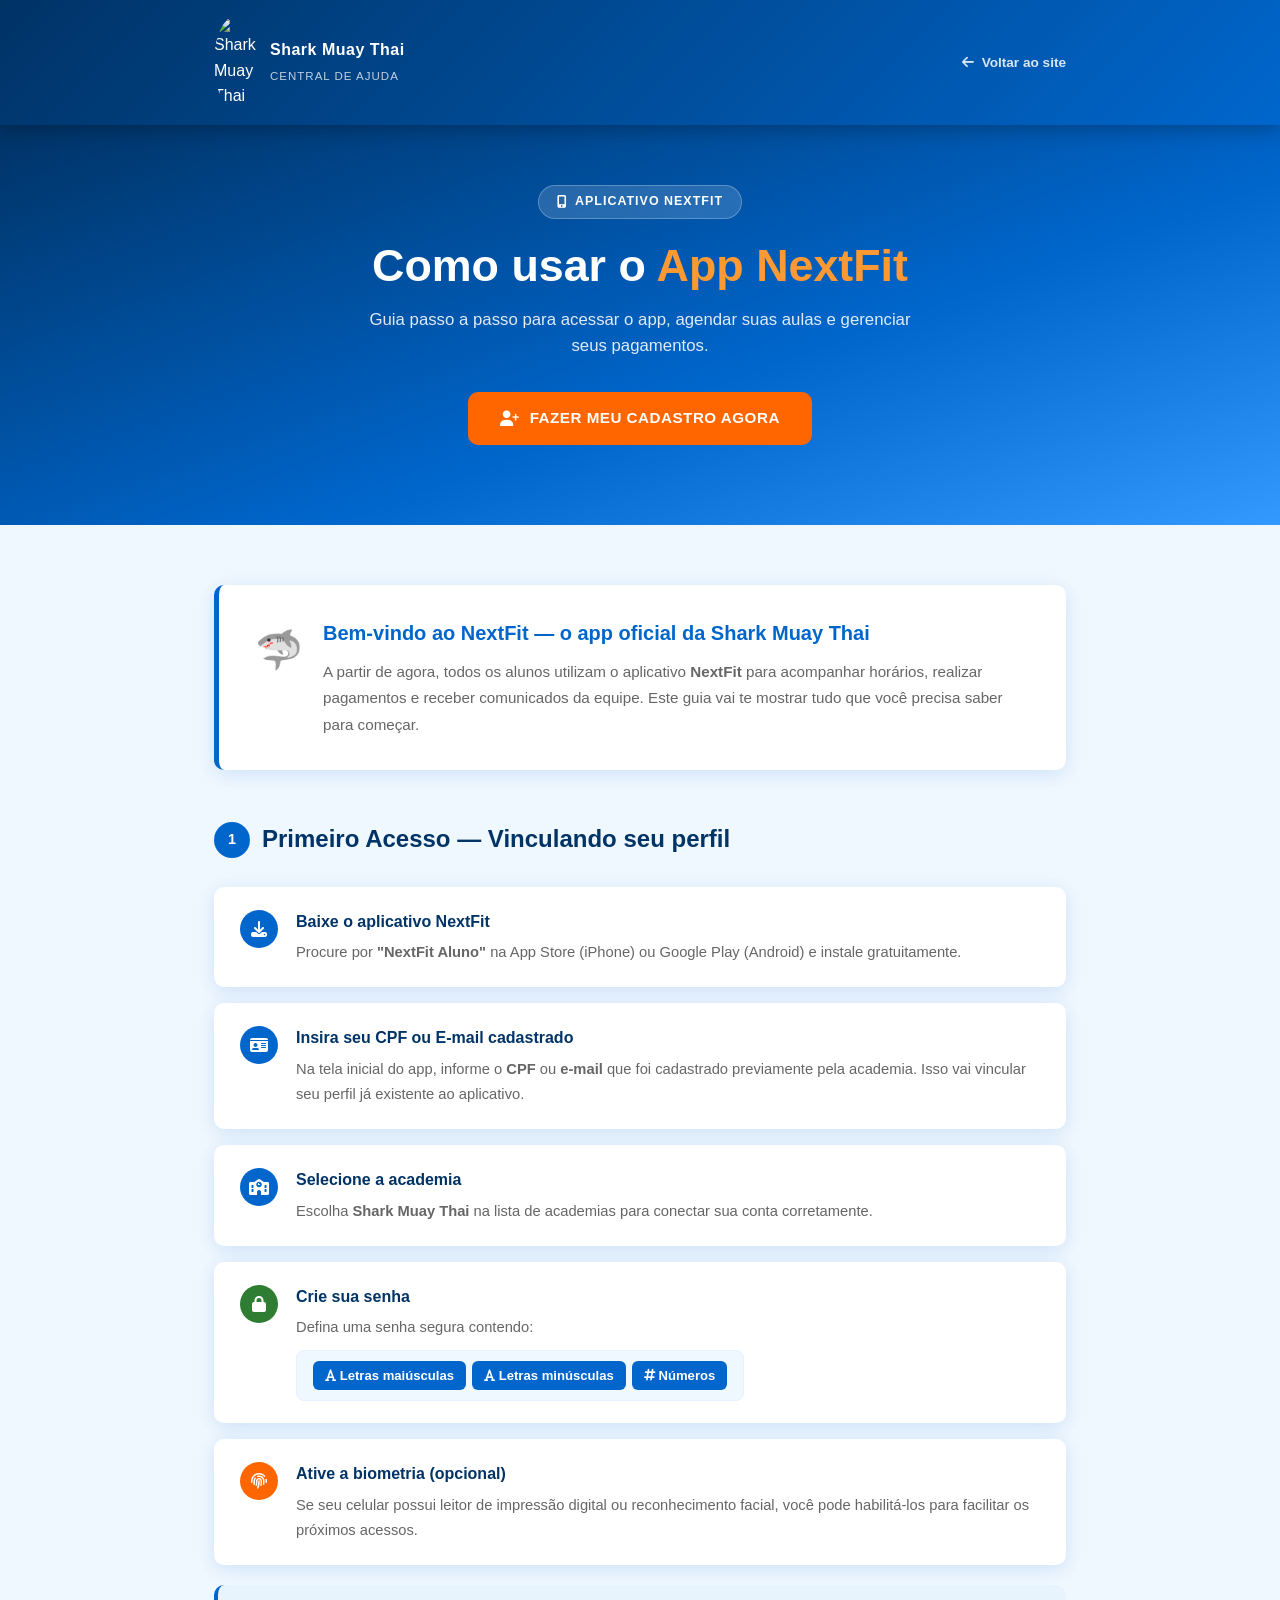
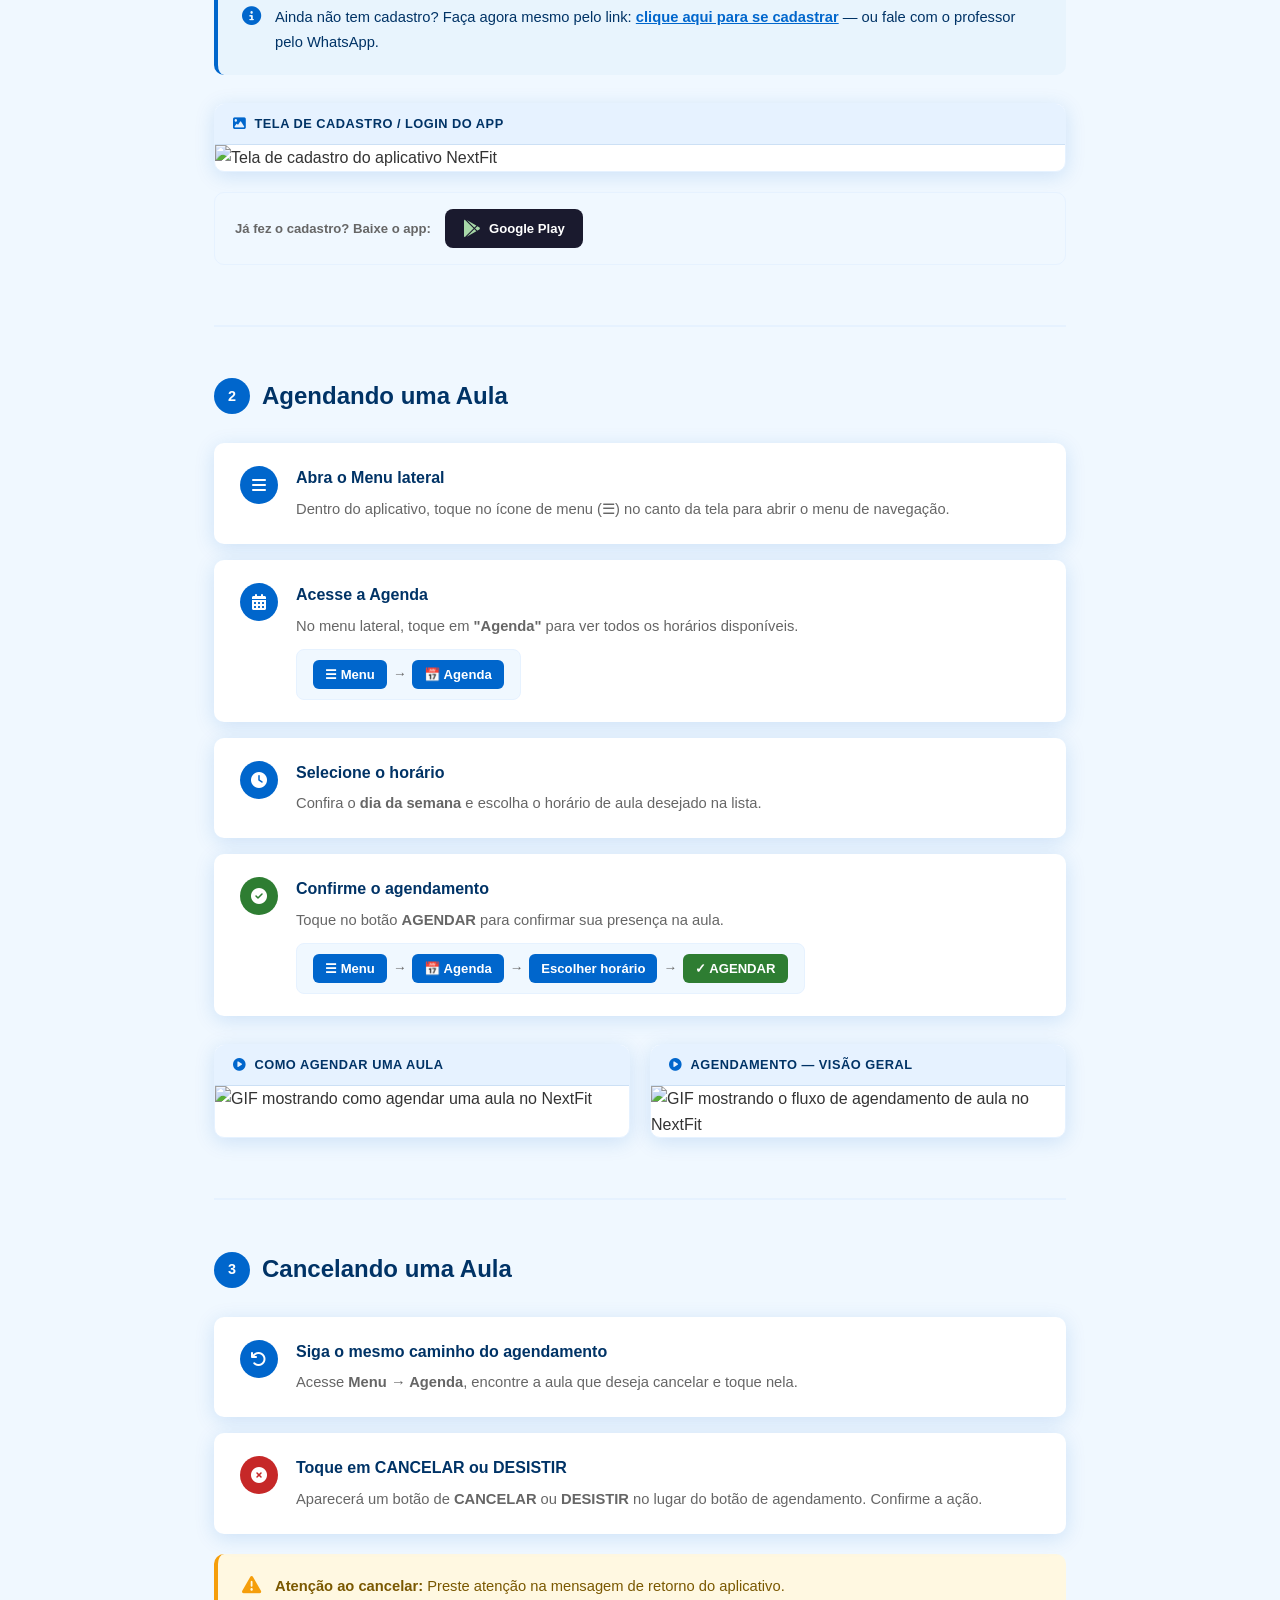
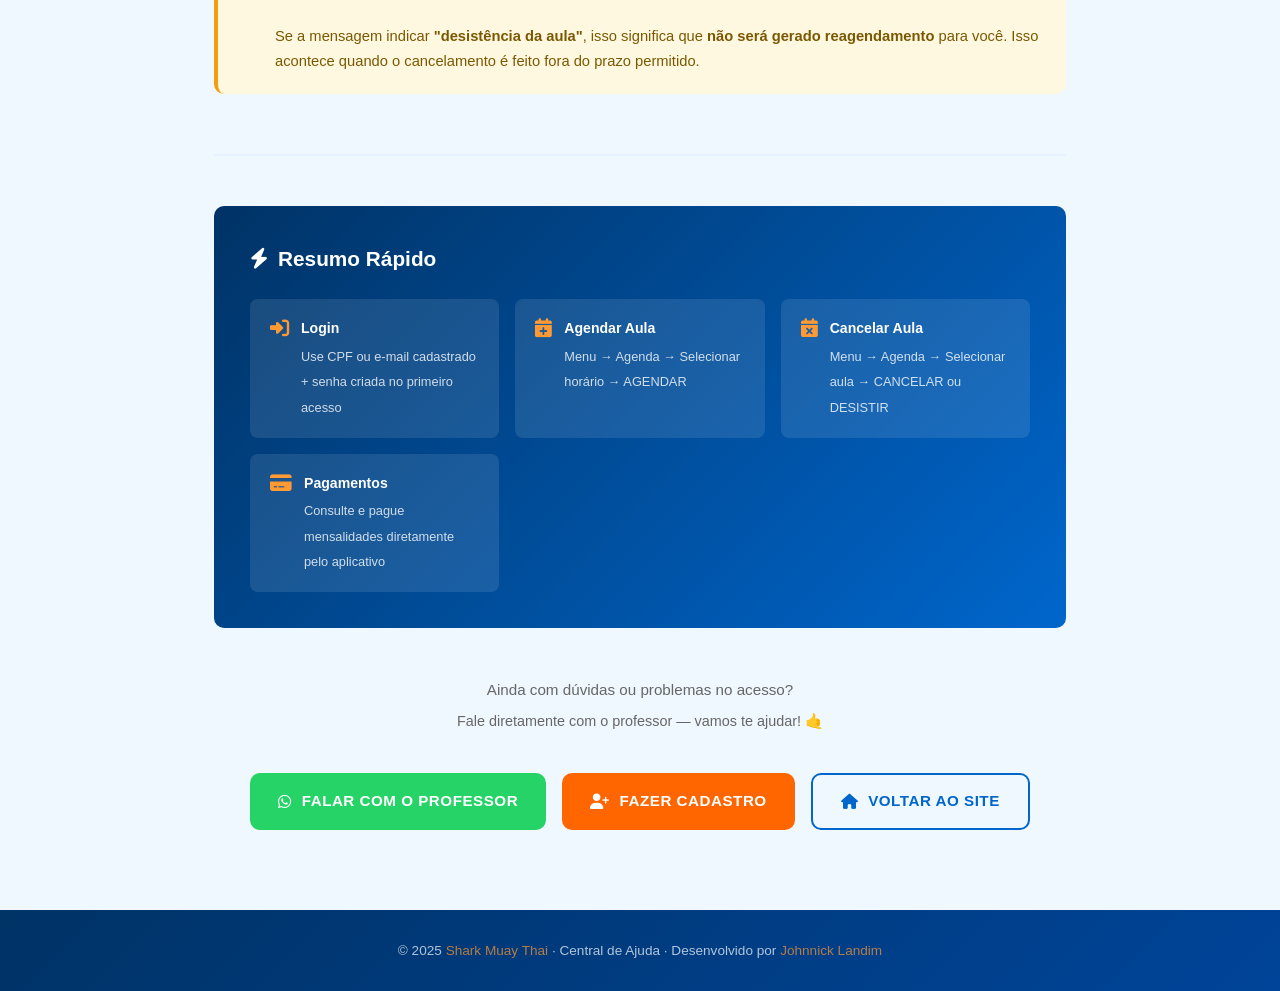
==== help.html @ 8b97b434 "update: Shark" ====
<!DOCTYPE html>
<html lang="pt-BR">
<head>
    <meta charset="UTF-8">
    <meta name="viewport" content="width=device-width, initial-scale=1.0">
    <title>Como Usar o App NextFit | Shark Muay Thai</title>
    <meta name="description" content="Tutorial completo para usar o aplicativo NextFit da Shark Muay Thai. Aprenda a fazer login, agendar aulas e realizar pagamentos.">
    <link rel="stylesheet" href="https://cdnjs.cloudflare.com/ajax/libs/font-awesome/6.4.0/css/all.min.css">
    <link rel="shortcut icon" href="images/Logo.png" type="image/x-icon">
    <style>
        :root {
            --primary: #0066cc;
            --primary-dark: #004499;
            --primary-light: #3399ff;
            --secondary: #003366;
            --accent: #ff6600;
            --accent-light: #ff9933;
            --text: #333333;
            --text-light: #666666;
            --light: #f0f8ff;
            --white: #ffffff;
            --gray: #e6f2ff;
            --green: #2e7d32;
            --yellow: #f59e0b;
            --red: #c62828;
            --shadow: 0 4px 20px rgba(0, 102, 204, 0.15);
            --radius: 10px;
            --transition: all 0.3s ease;
        }

        * { margin: 0; padding: 0; box-sizing: border-box; }

        body {
            font-family: 'Montserrat', 'Segoe UI', Tahoma, Geneva, Verdana, sans-serif;
            color: var(--text);
            background-color: var(--light);
            line-height: 1.6;
        }

        /* ===== HEADER ===== */
        header {
            background: linear-gradient(135deg, var(--secondary) 0%, var(--primary) 100%);
            padding: 0;
            position: sticky;
            top: 0;
            z-index: 100;
            box-shadow: 0 2px 20px rgba(0,0,0,0.3);
        }

        .header-inner {
            max-width: 900px;
            margin: 0 auto;
            padding: 16px 24px;
            display: flex;
            align-items: center;
            justify-content: space-between;
            gap: 16px;
        }

        .header-logo {
            display: flex;
            align-items: center;
            gap: 12px;
            text-decoration: none;
            color: var(--white);
        }

        .header-logo img {
            width: 44px;
            border-radius: 50%;
        }

        .header-logo-text strong {
            display: block;
            font-size: 1rem;
            font-weight: 800;
            letter-spacing: 0.5px;
        }

        .header-logo-text span {
            font-size: 0.72rem;
            opacity: 0.75;
            text-transform: uppercase;
            letter-spacing: 1px;
        }

        .header-back {
            display: inline-flex;
            align-items: center;
            gap: 8px;
            color: rgba(255,255,255,0.85);
            text-decoration: none;
            font-size: 0.85rem;
            font-weight: 600;
            transition: var(--transition);
            white-space: nowrap;
        }

        .header-back:hover { color: var(--white); }

        /* ===== HERO ===== */
        .help-hero {
            background: linear-gradient(160deg, var(--secondary) 0%, var(--primary) 60%, var(--primary-light) 100%);
            color: var(--white);
            padding: 60px 24px 80px;
            text-align: center;
        }

        .help-hero-badge {
            display: inline-flex;
            align-items: center;
            gap: 8px;
            background: rgba(255,255,255,0.15);
            border: 1px solid rgba(255,255,255,0.25);
            border-radius: 30px;
            padding: 6px 18px;
            font-size: 0.78rem;
            font-weight: 600;
            letter-spacing: 1px;
            text-transform: uppercase;
            margin-bottom: 20px;
        }

        .help-hero h1 {
            font-size: clamp(1.8rem, 4vw, 2.8rem);
            font-weight: 800;
            margin-bottom: 14px;
            line-height: 1.2;
        }

        .help-hero h1 span { color: var(--accent-light); }

        .help-hero p {
            font-size: 1.05rem;
            opacity: 0.88;
            max-width: 560px;
            margin: 0 auto 32px;
        }

        .hero-cta {
            display: inline-flex;
            align-items: center;
            gap: 10px;
            background: var(--accent);
            color: var(--white);
            padding: 14px 32px;
            border-radius: var(--radius);
            text-decoration: none;
            font-weight: 700;
            font-size: 0.95rem;
            text-transform: uppercase;
            letter-spacing: 0.5px;
            transition: var(--transition);
        }

        .hero-cta:hover {
            background: var(--accent-light);
            transform: translateY(-2px);
            box-shadow: 0 8px 20px rgba(255,102,0,0.4);
        }

        /* ===== MAIN CONTENT ===== */
        .help-content {
            max-width: 900px;
            margin: 0 auto;
            padding: 60px 24px 80px;
        }

        /* Intro card */
        .intro-card {
            background: var(--white);
            border-radius: var(--radius);
            padding: 32px 36px;
            box-shadow: var(--shadow);
            border-left: 5px solid var(--primary);
            margin-bottom: 50px;
            display: flex;
            align-items: flex-start;
            gap: 20px;
        }

        .intro-card-icon {
            font-size: 2.4rem;
            flex-shrink: 0;
            margin-top: 2px;
        }

        .intro-card h2 {
            font-size: 1.25rem;
            color: var(--primary);
            margin-bottom: 10px;
            font-weight: 700;
        }

        .intro-card p {
            color: var(--text-light);
            font-size: 0.95rem;
            line-height: 1.75;
        }

        /* Section label */
        .section-label {
            display: flex;
            align-items: center;
            gap: 12px;
            margin-bottom: 28px;
        }

        .section-label-num {
            width: 36px;
            height: 36px;
            background: var(--primary);
            color: var(--white);
            border-radius: 50%;
            display: flex;
            align-items: center;
            justify-content: center;
            font-weight: 800;
            font-size: 0.9rem;
            flex-shrink: 0;
        }

        .section-label h2 {
            font-size: 1.5rem;
            font-weight: 800;
            color: var(--secondary);
        }

        /* Tutorial block */
        .tutorial-block {
            margin-bottom: 60px;
        }

        /* Steps list */
        .steps-list {
            display: flex;
            flex-direction: column;
            gap: 16px;
        }

        .step-item {
            background: var(--white);
            border-radius: var(--radius);
            padding: 22px 26px;
            box-shadow: var(--shadow);
            display: flex;
            align-items: flex-start;
            gap: 18px;
            transition: var(--transition);
        }

        .step-item:hover {
            transform: translateX(4px);
            box-shadow: 0 6px 24px rgba(0,102,204,0.18);
        }

        .step-dot {
            width: 38px;
            height: 38px;
            border-radius: 50%;
            background: var(--primary);
            color: var(--white);
            display: flex;
            align-items: center;
            justify-content: center;
            font-size: 1rem;
            flex-shrink: 0;
            margin-top: 1px;
        }

        .step-dot.green { background: var(--green); }
        .step-dot.orange { background: var(--accent); }

        .step-text h3 {
            font-size: 1rem;
            font-weight: 700;
            color: var(--secondary);
            margin-bottom: 6px;
        }

        .step-text p {
            color: var(--text-light);
            font-size: 0.92rem;
            line-height: 1.7;
        }

        /* Highlight path (menu navigation) */
        .nav-path {
            display: inline-flex;
            align-items: center;
            flex-wrap: wrap;
            gap: 6px;
            margin-top: 10px;
            background: var(--light);
            border: 1px solid var(--gray);
            border-radius: 8px;
            padding: 10px 16px;
        }

        .nav-path-item {
            background: var(--primary);
            color: var(--white);
            padding: 4px 12px;
            border-radius: 6px;
            font-size: 0.82rem;
            font-weight: 700;
            white-space: nowrap;
        }

        .nav-path-arrow {
            color: var(--text-light);
            font-size: 0.85rem;
        }

        /* Tip / warning boxes */
        .tip-box {
            border-radius: var(--radius);
            padding: 20px 24px;
            display: flex;
            align-items: flex-start;
            gap: 14px;
            margin-top: 16px;
            font-size: 0.92rem;
            line-height: 1.7;
        }

        .tip-box.info {
            background: #e8f4fd;
            border-left: 4px solid var(--primary);
            color: var(--secondary);
        }

        .tip-box.warning {
            background: #fff8e1;
            border-left: 4px solid var(--yellow);
            color: #7a5800;
        }

        .tip-box.danger {
            background: #fdecea;
            border-left: 4px solid var(--red);
            color: #7a1a1a;
        }

        .tip-box i {
            font-size: 1.2rem;
            flex-shrink: 0;
            margin-top: 2px;
        }

        .tip-box.info i { color: var(--primary); }
        .tip-box.warning i { color: var(--yellow); }
        .tip-box.danger i { color: var(--red); }

        /* Divider */
        .divider {
            border: none;
            border-top: 2px solid var(--gray);
            margin: 50px 0;
        }

        /* Quick reference card */
        .quick-ref {
            background: linear-gradient(135deg, var(--secondary) 0%, var(--primary) 100%);
            border-radius: var(--radius);
            padding: 36px;
            color: var(--white);
            margin-bottom: 50px;
        }

        .quick-ref h2 {
            font-size: 1.3rem;
            font-weight: 800;
            margin-bottom: 24px;
            display: flex;
            align-items: center;
            gap: 10px;
        }

        .quick-ref-grid {
            display: grid;
            grid-template-columns: repeat(auto-fit, minmax(200px, 1fr));
            gap: 16px;
        }

        .quick-ref-item {
            background: rgba(255,255,255,0.1);
            border-radius: 8px;
            padding: 18px 20px;
            display: flex;
            align-items: flex-start;
            gap: 12px;
        }

        .quick-ref-item i {
            color: var(--accent-light);
            font-size: 1.2rem;
            flex-shrink: 0;
            margin-top: 2px;
        }

        .quick-ref-item strong {
            display: block;
            font-size: 0.88rem;
            margin-bottom: 3px;
        }

        .quick-ref-item span {
            font-size: 0.8rem;
            opacity: 0.8;
        }

        /* CTA section */
        .help-cta-row {
            display: flex;
            gap: 16px;
            flex-wrap: wrap;
            justify-content: center;
            margin-top: 40px;
        }

        .help-btn {
            display: inline-flex;
            align-items: center;
            gap: 10px;
            padding: 14px 28px;
            border-radius: var(--radius);
            text-decoration: none;
            font-weight: 700;
            font-size: 0.95rem;
            text-transform: uppercase;
            letter-spacing: 0.5px;
            transition: var(--transition);
        }

        .help-btn.primary {
            background: var(--accent);
            color: var(--white);
        }
        .help-btn.primary:hover {
            background: var(--accent-light);
            transform: translateY(-2px);
            box-shadow: 0 6px 20px rgba(255,102,0,0.4);
        }

        .help-btn.wpp {
            background: #25D366;
            color: var(--white);
        }
        .help-btn.wpp:hover {
            background: #128C7E;
            transform: translateY(-2px);
            box-shadow: 0 6px 20px rgba(37,211,102,0.3);
        }

        .help-btn.outline {
            background: transparent;
            color: var(--primary);
            border: 2px solid var(--primary);
        }
        .help-btn.outline:hover {
            background: var(--primary);
            color: var(--white);
            transform: translateY(-2px);
        }

        /* Footer */
        footer {
            background: linear-gradient(135deg, var(--secondary) 0%, var(--primary-dark) 100%);
            color: var(--white);
            text-align: center;
            padding: 30px 24px;
        }

        footer p {
            font-size: 0.85rem;
            opacity: 0.7;
        }

        footer a {
            color: var(--accent-light);
            text-decoration: none;
        }

        /* ===== MEDIA SHOWCASE ===== */
        .media-showcase {
            margin-top: 28px;
            background: var(--white);
            border-radius: var(--radius);
            box-shadow: var(--shadow);
            overflow: hidden;
            border: 1px solid var(--gray);
        }

        .media-label {
            background: var(--gray);
            padding: 10px 18px;
            font-size: 0.8rem;
            font-weight: 700;
            color: var(--secondary);
            text-transform: uppercase;
            letter-spacing: 0.5px;
            display: flex;
            align-items: center;
            gap: 8px;
            border-bottom: 1px solid #cce0f5;
        }

        .media-label i { color: var(--primary); }

        .media-img {
            display: block;
            width: 100%;
        }

        /* Login screenshot — landscape, full width */
        .media-img-landscape {
            width: 100%;
            display: block;
        }

        /* Portrait GIFs — tall phone screenshots, constrain to reasonable height */
        .media-img-portrait {
            max-width: 380px;
            width: 100%;
            margin: 0 auto;
            display: block;
        }

        /* Side-by-side GIFs */
        .media-row {
            display: grid;
            grid-template-columns: 1fr 1fr;
            gap: 20px;
            margin-top: 28px;
        }

        .media-row .media-showcase {
            margin-top: 0;
        }

        /* Play Store badge row */
        .store-links {
            display: flex;
            align-items: center;
            gap: 14px;
            flex-wrap: wrap;
            margin-top: 20px;
            padding: 16px 20px;
            background: var(--light);
            border-radius: var(--radius);
            border: 1px solid var(--gray);
        }

        .store-links-label {
            font-size: 0.82rem;
            color: var(--text-light);
            font-weight: 600;
        }

        .store-badge {
            display: inline-flex;
            align-items: center;
            gap: 8px;
            background: #1a1a2e;
            color: #fff;
            padding: 9px 18px;
            border-radius: 8px;
            text-decoration: none;
            font-size: 0.82rem;
            font-weight: 700;
            transition: var(--transition);
            white-space: nowrap;
        }

        .store-badge i { font-size: 1.1rem; color: #a8d8a8; }

        .store-badge:hover {
            background: #2d2d5e;
            transform: translateY(-1px);
            box-shadow: 0 4px 14px rgba(0,0,0,0.25);
        }

        @media (max-width: 640px) {
            .media-row {
                grid-template-columns: 1fr;
            }
            .media-img-portrait {
                max-width: 100%;
            }
        }

        /* Responsive */
        @media (max-width: 600px) {
            .intro-card {
                flex-direction: column;
                padding: 24px 20px;
            }
            .step-item { padding: 18px 16px; }
            .quick-ref { padding: 24px 20px; }
            .help-cta-row { flex-direction: column; align-items: center; }
            .help-btn { width: 100%; justify-content: center; }
        }
    </style>
</head>
<body>

    <!-- Header -->
    <header>
        <div class="header-inner">
            <a href="index.html" class="header-logo">
                <img src="images/Logo.png" alt="Shark Muay Thai">
                <div class="header-logo-text">
                    <strong>Shark Muay Thai</strong>
                    <span>Central de Ajuda</span>
                </div>
            </a>
            <a href="index.html" class="header-back">
                <i class="fas fa-arrow-left"></i> Voltar ao site
            </a>
        </div>
    </header>

    <!-- Hero -->
    <div class="help-hero">
        <div class="help-hero-badge">
            <i class="fas fa-mobile-alt"></i> Aplicativo NextFit
        </div>
        <h1>Como usar o <span>App NextFit</span></h1>
        <p>Guia passo a passo para acessar o app, agendar suas aulas e gerenciar seus pagamentos.</p>
        <a href="https://publico.nextfit.com.br/externo/2df1eb1a-d4a5-4289-aeed-0f7fc9e8cca1"
            target="_blank" class="hero-cta">
            <i class="fas fa-user-plus"></i> Fazer meu cadastro agora
        </a>
    </div>

    <!-- Content -->
    <div class="help-content">

        <!-- Intro -->
        <div class="intro-card">
            <div class="intro-card-icon">🦈</div>
            <div>
                <h2>Bem-vindo ao NextFit — o app oficial da Shark Muay Thai</h2>
                <p>A partir de agora, todos os alunos utilizam o aplicativo <strong>NextFit</strong> para acompanhar horários, realizar pagamentos e receber comunicados da equipe. Este guia vai te mostrar tudo que você precisa saber para começar.</p>
            </div>
        </div>

        <!-- PART 1: First Login -->
        <div class="tutorial-block">
            <div class="section-label">
                <div class="section-label-num">1</div>
                <h2>Primeiro Acesso — Vinculando seu perfil</h2>
            </div>

            <div class="steps-list">
                <div class="step-item">
                    <div class="step-dot"><i class="fas fa-download"></i></div>
                    <div class="step-text">
                        <h3>Baixe o aplicativo NextFit</h3>
                        <p>Procure por <strong>"NextFit Aluno"</strong> na App Store (iPhone) ou Google Play (Android) e instale gratuitamente.</p>
                    </div>
                </div>

                <div class="step-item">
                    <div class="step-dot"><i class="fas fa-id-card"></i></div>
                    <div class="step-text">
                        <h3>Insira seu CPF ou E-mail cadastrado</h3>
                        <p>Na tela inicial do app, informe o <strong>CPF</strong> ou <strong>e-mail</strong> que foi cadastrado previamente pela academia. Isso vai vincular seu perfil já existente ao aplicativo.</p>
                    </div>
                </div>

                <div class="step-item">
                    <div class="step-dot"><i class="fas fa-school"></i></div>
                    <div class="step-text">
                        <h3>Selecione a academia</h3>
                        <p>Escolha <strong>Shark Muay Thai</strong> na lista de academias para conectar sua conta corretamente.</p>
                    </div>
                </div>

                <div class="step-item">
                    <div class="step-dot green"><i class="fas fa-lock"></i></div>
                    <div class="step-text">
                        <h3>Crie sua senha</h3>
                        <p>Defina uma senha segura contendo:</p>
                        <div class="nav-path" style="margin-top: 10px;">
                            <span class="nav-path-item"><i class="fas fa-font"></i> Letras maiúsculas</span>
                            <span class="nav-path-item"><i class="fas fa-font"></i> Letras minúsculas</span>
                            <span class="nav-path-item"><i class="fas fa-hashtag"></i> Números</span>
                        </div>
                    </div>
                </div>

                <div class="step-item">
                    <div class="step-dot orange"><i class="fas fa-fingerprint"></i></div>
                    <div class="step-text">
                        <h3>Ative a biometria (opcional)</h3>
                        <p>Se seu celular possui leitor de impressão digital ou reconhecimento facial, você pode habilitá-los para facilitar os próximos acessos.</p>
                    </div>
                </div>
            </div>

            <div class="tip-box info" style="margin-top: 20px;">
                <i class="fas fa-info-circle"></i>
                <span>Ainda não tem cadastro? Faça agora mesmo pelo link: <a href="https://publico.nextfit.com.br/externo/2df1eb1a-d4a5-4289-aeed-0f7fc9e8cca1" target="_blank" style="color: var(--primary); font-weight: 700;">clique aqui para se cadastrar</a> — ou fale com o professor pelo WhatsApp.</span>
            </div>

            <!-- Screenshot login -->
            <div class="media-showcase">
                <div class="media-label"><i class="fas fa-image"></i> Tela de cadastro / login do app</div>
                <img
                    src="https://s3.amazonaws.com/cdn.freshdesk.com/data/helpdesk/attachments/production/69099338641/original/oY-K79jr2raPFqo2V6KpllLp-RIfhJUQgg.png?1703246844"
                    alt="Tela de cadastro do aplicativo NextFit"
                    class="media-img media-img-landscape"
                    loading="lazy">
            </div>

            <!-- Play Store link sutil -->
            <div class="store-links">
                <span class="store-links-label">Já fez o cadastro? Baixe o app:</span>
                <a href="https://play.google.com/store/apps/details?id=br.com.fitastic.appaluno"
                    target="_blank" class="store-badge">
                    <i class="fab fa-google-play"></i> Google Play
                </a>
            </div>
        </div>

        <hr class="divider">

        <!-- PART 2: Scheduling -->
        <div class="tutorial-block">
            <div class="section-label">
                <div class="section-label-num">2</div>
                <h2>Agendando uma Aula</h2>
            </div>

            <div class="steps-list">
                <div class="step-item">
                    <div class="step-dot"><i class="fas fa-bars"></i></div>
                    <div class="step-text">
                        <h3>Abra o Menu lateral</h3>
                        <p>Dentro do aplicativo, toque no ícone de menu (☰) no canto da tela para abrir o menu de navegação.</p>
                    </div>
                </div>

                <div class="step-item">
                    <div class="step-dot"><i class="fas fa-calendar-alt"></i></div>
                    <div class="step-text">
                        <h3>Acesse a Agenda</h3>
                        <p>No menu lateral, toque em <strong>"Agenda"</strong> para ver todos os horários disponíveis.</p>
                        <div class="nav-path">
                            <span class="nav-path-item">☰ Menu</span>
                            <span class="nav-path-arrow">→</span>
                            <span class="nav-path-item">📅 Agenda</span>
                        </div>
                    </div>
                </div>

                <div class="step-item">
                    <div class="step-dot"><i class="fas fa-clock"></i></div>
                    <div class="step-text">
                        <h3>Selecione o horário</h3>
                        <p>Confira o <strong>dia da semana</strong> e escolha o horário de aula desejado na lista.</p>
                    </div>
                </div>

                <div class="step-item">
                    <div class="step-dot green"><i class="fas fa-check-circle"></i></div>
                    <div class="step-text">
                        <h3>Confirme o agendamento</h3>
                        <p>Toque no botão <strong>AGENDAR</strong> para confirmar sua presença na aula.</p>
                        <div class="nav-path">
                            <span class="nav-path-item">☰ Menu</span>
                            <span class="nav-path-arrow">→</span>
                            <span class="nav-path-item">📅 Agenda</span>
                            <span class="nav-path-arrow">→</span>
                            <span class="nav-path-item">Escolher horário</span>
                            <span class="nav-path-arrow">→</span>
                            <span class="nav-path-item" style="background: #2e7d32;">✓ AGENDAR</span>
                        </div>
                    </div>
                </div>
            </div>

            <!-- GIFs de agendamento -->
            <div class="media-row">
                <div class="media-showcase">
                    <div class="media-label"><i class="fas fa-play-circle"></i> Como agendar uma aula</div>
                    <img
                        src="https://s3.amazonaws.com/cdn.freshdesk.com/data/helpdesk/attachments/production/69133005608/original/2IcbkJd0UT3XFnCkWU7P4ioii_3VFOkLTg.gif?1729876309"
                        alt="GIF mostrando como agendar uma aula no NextFit"
                        class="media-img"
                        loading="lazy">
                </div>
                <div class="media-showcase">
                    <div class="media-label"><i class="fas fa-play-circle"></i> Agendamento — visão geral</div>
                    <img
                        src="https://s3.amazonaws.com/cdn.freshdesk.com/data/helpdesk/attachments/production/69149994279/original/27ozZ0A5AWewuBAKYnptP_ox444HhbtTCw.gif?1742505870"
                        alt="GIF mostrando o fluxo de agendamento de aula no NextFit"
                        class="media-img"
                        loading="lazy">
                </div>
            </div>
        </div>

        <hr class="divider">

        <!-- PART 3: Canceling -->
        <div class="tutorial-block">
            <div class="section-label">
                <div class="section-label-num">3</div>
                <h2>Cancelando uma Aula</h2>
            </div>

            <div class="steps-list">
                <div class="step-item">
                    <div class="step-dot"><i class="fas fa-undo"></i></div>
                    <div class="step-text">
                        <h3>Siga o mesmo caminho do agendamento</h3>
                        <p>Acesse <strong>Menu → Agenda</strong>, encontre a aula que deseja cancelar e toque nela.</p>
                    </div>
                </div>

                <div class="step-item">
                    <div class="step-dot" style="background: var(--red);"><i class="fas fa-times-circle"></i></div>
                    <div class="step-text">
                        <h3>Toque em CANCELAR ou DESISTIR</h3>
                        <p>Aparecerá um botão de <strong>CANCELAR</strong> ou <strong>DESISTIR</strong> no lugar do botão de agendamento. Confirme a ação.</p>
                    </div>
                </div>
            </div>

            <div class="tip-box warning" style="margin-top: 20px;">
                <i class="fas fa-exclamation-triangle"></i>
                <div>
                    <strong>Atenção ao cancelar:</strong> Preste atenção na mensagem de retorno do aplicativo.
                    <br><br>
                    Se a mensagem indicar <strong>"desistência da aula"</strong>, isso significa que <strong>não será gerado reagendamento</strong> para você. Isso acontece quando o cancelamento é feito fora do prazo permitido.
                </div>
            </div>
        </div>

        <hr class="divider">

        <!-- Quick Reference -->
        <div class="quick-ref">
            <h2><i class="fas fa-bolt"></i> Resumo Rápido</h2>
            <div class="quick-ref-grid">
                <div class="quick-ref-item">
                    <i class="fas fa-sign-in-alt"></i>
                    <div>
                        <strong>Login</strong>
                        <span>Use CPF ou e-mail cadastrado + senha criada no primeiro acesso</span>
                    </div>
                </div>
                <div class="quick-ref-item">
                    <i class="fas fa-calendar-plus"></i>
                    <div>
                        <strong>Agendar Aula</strong>
                        <span>Menu → Agenda → Selecionar horário → AGENDAR</span>
                    </div>
                </div>
                <div class="quick-ref-item">
                    <i class="fas fa-calendar-times"></i>
                    <div>
                        <strong>Cancelar Aula</strong>
                        <span>Menu → Agenda → Selecionar aula → CANCELAR ou DESISTIR</span>
                    </div>
                </div>
                <div class="quick-ref-item">
                    <i class="fas fa-credit-card"></i>
                    <div>
                        <strong>Pagamentos</strong>
                        <span>Consulte e pague mensalidades diretamente pelo aplicativo</span>
                    </div>
                </div>
            </div>
        </div>

        <!-- CTA -->
        <div style="text-align: center;">
            <p style="color: var(--text-light); margin-bottom: 8px; font-size: 0.95rem;">Ainda com dúvidas ou problemas no acesso?</p>
            <p style="color: var(--text-light); margin-bottom: 30px; font-size: 0.9rem;">Fale diretamente com o professor — vamos te ajudar! 🤙</p>
            <div class="help-cta-row">
                <a href="https://wa.me/553291159256?text=Olá! Estou com dúvidas sobre o app NextFit da Shark Muay Thai."
                    target="_blank" class="help-btn wpp">
                    <i class="fab fa-whatsapp"></i> Falar com o Professor
                </a>
                <a href="https://publico.nextfit.com.br/externo/2df1eb1a-d4a5-4289-aeed-0f7fc9e8cca1"
                    target="_blank" class="help-btn primary">
                    <i class="fas fa-user-plus"></i> Fazer Cadastro
                </a>
                <a href="index.html" class="help-btn outline">
                    <i class="fas fa-home"></i> Voltar ao Site
                </a>
            </div>
        </div>

    </div>

    <!-- Footer -->
    <footer>
        <p>© 2025 <a href="index.html">Shark Muay Thai</a> · Central de Ajuda · Desenvolvido por <a href="https://links.johnnick.com.br/" target="_blank">Johnnick Landim</a></p>
    </footer>

</body>
</html>
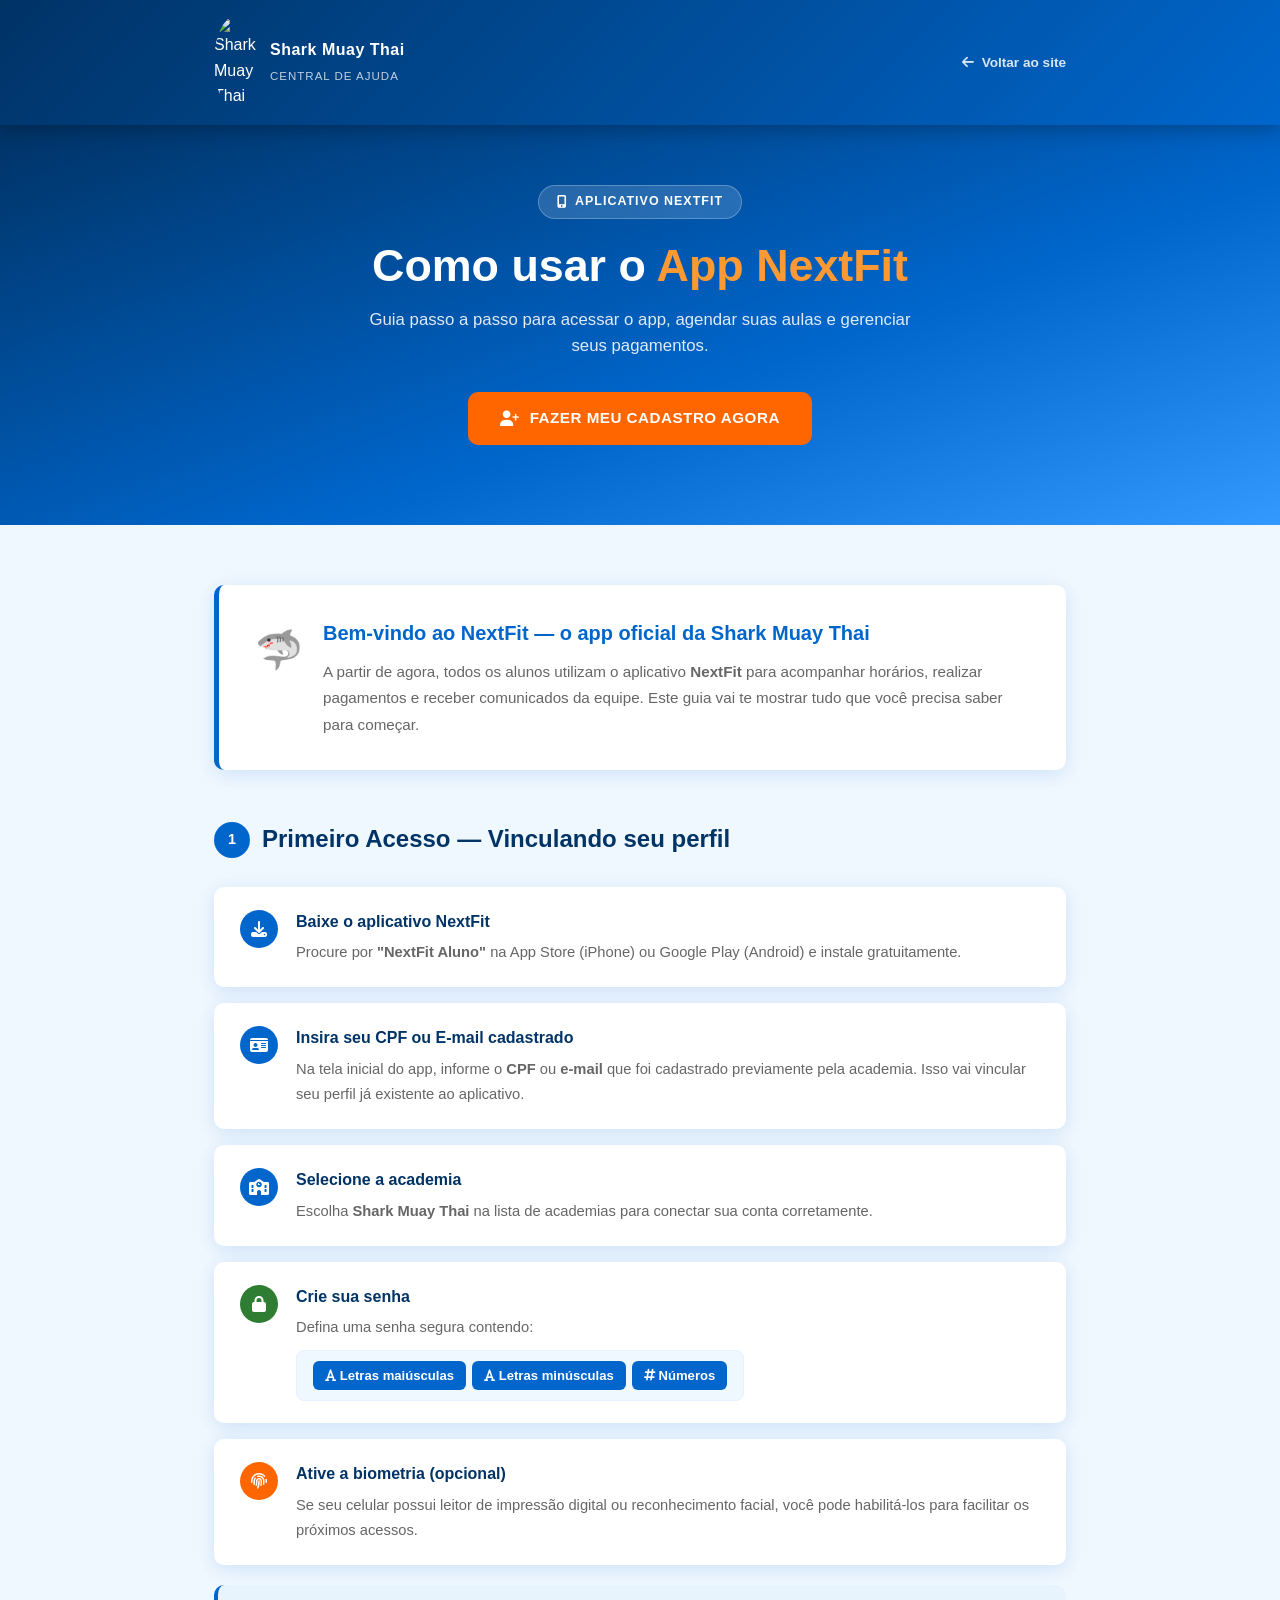
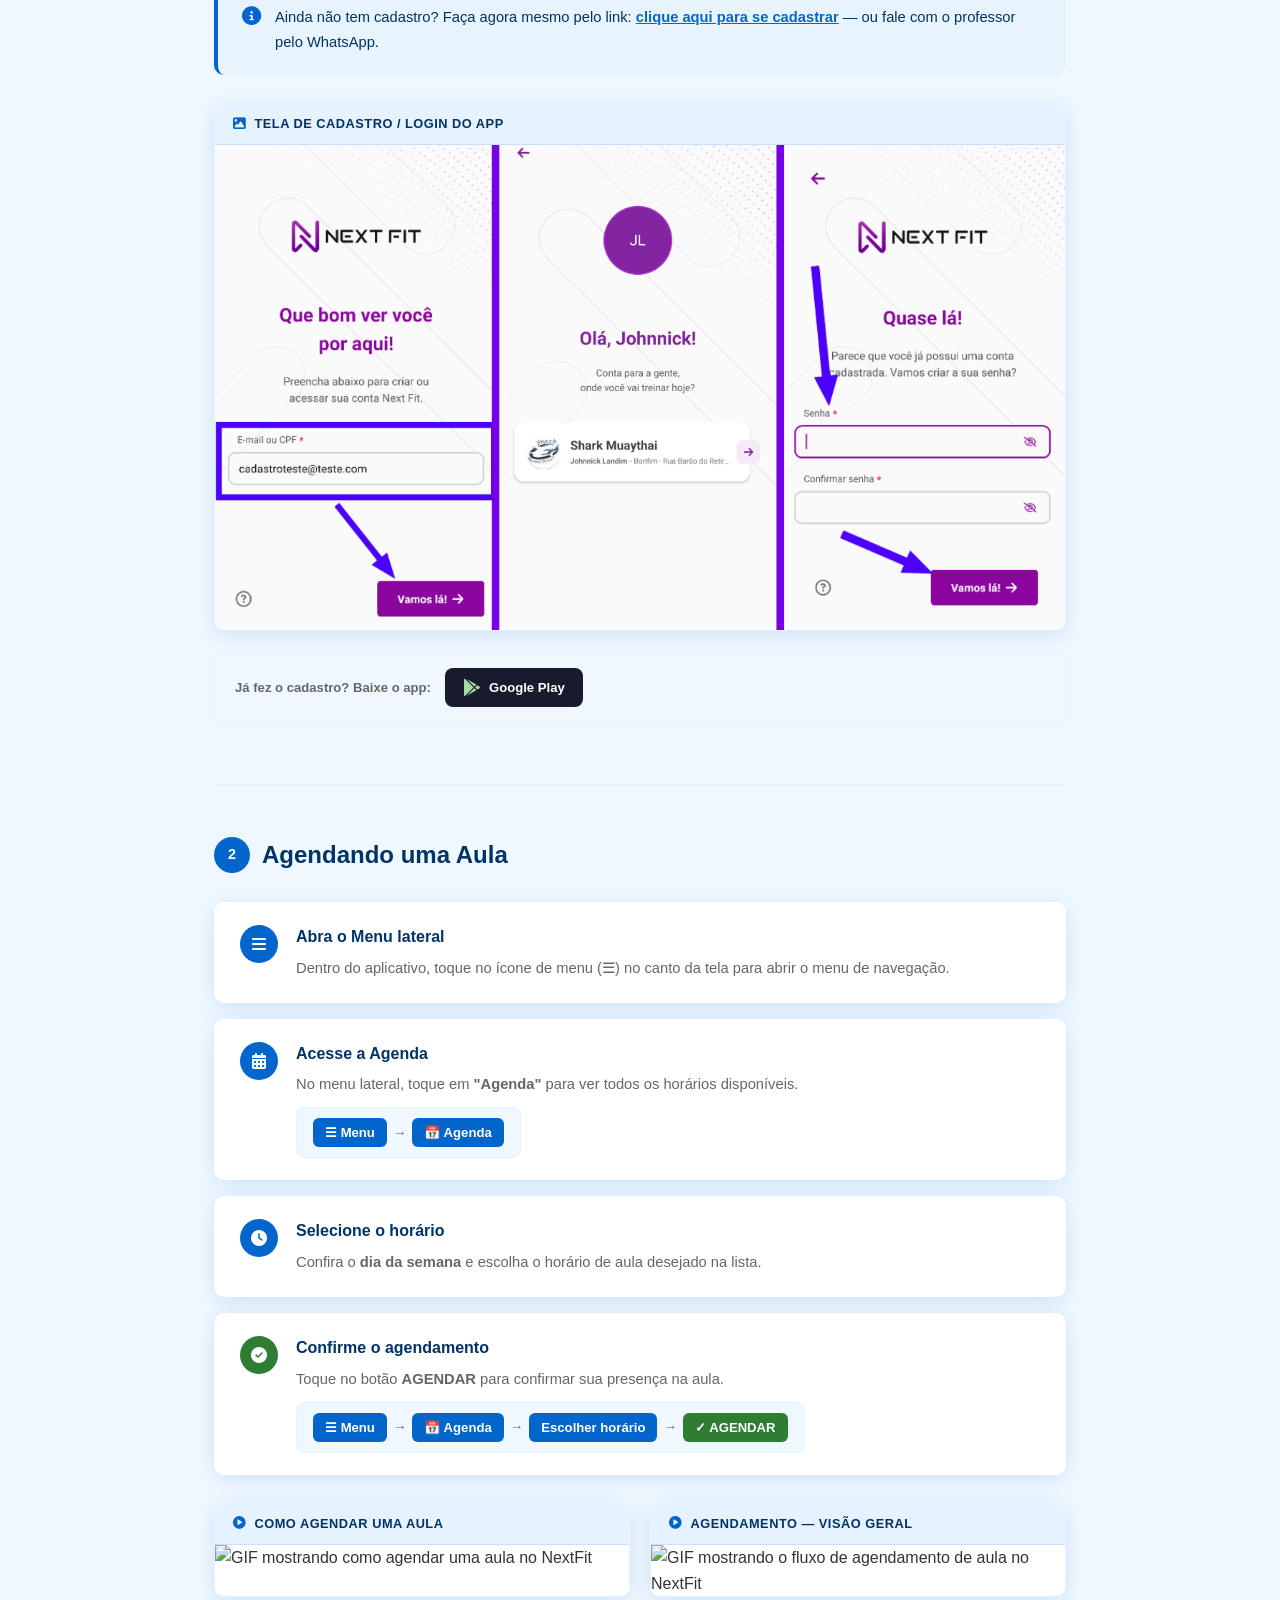
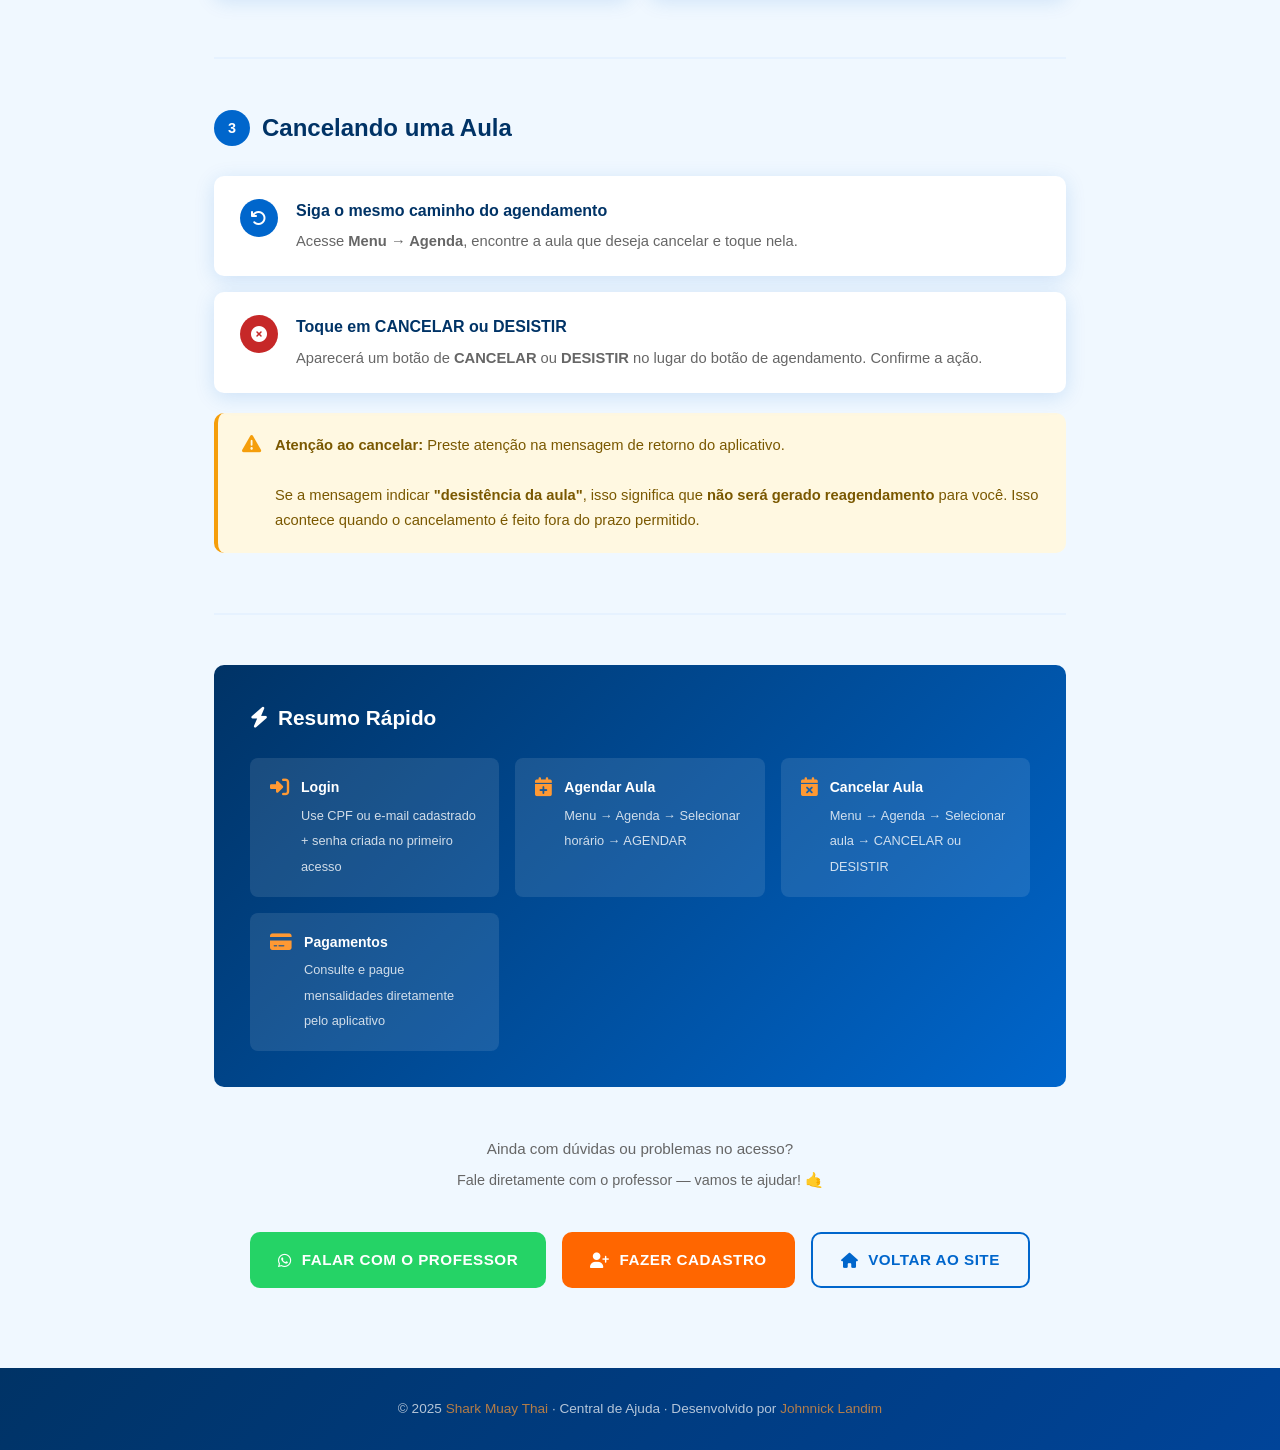
==== commit 44a72ed7: "update: Mudanças site shark" ====
--- a/help.html
+++ b/help.html
@@ -709,7 +709,7 @@
             <div class="media-showcase">
                 <div class="media-label"><i class="fas fa-image"></i> Tela de cadastro / login do app</div>
                 <img
-                    src="https://s3.amazonaws.com/cdn.freshdesk.com/data/helpdesk/attachments/production/69099338641/original/oY-K79jr2raPFqo2V6KpllLp-RIfhJUQgg.png?1703246844"
+                    src="images/shark-app.png"
                     alt="Tela de cadastro do aplicativo NextFit"
                     class="media-img media-img-landscape"
                     loading="lazy">
@@ -882,7 +882,7 @@
             <p style="color: var(--text-light); margin-bottom: 8px; font-size: 0.95rem;">Ainda com dúvidas ou problemas no acesso?</p>
             <p style="color: var(--text-light); margin-bottom: 30px; font-size: 0.9rem;">Fale diretamente com o professor — vamos te ajudar! 🤙</p>
             <div class="help-cta-row">
-                <a href="https://wa.me/553291159256?text=Olá! Estou com dúvidas sobre o app NextFit da Shark Muay Thai."
+                <a href="https://wa.me/553287149546?text=Olá! Estou com dúvidas sobre o app NextFit da Shark Muay Thai."
                     target="_blank" class="help-btn wpp">
                     <i class="fab fa-whatsapp"></i> Falar com o Professor
                 </a>
